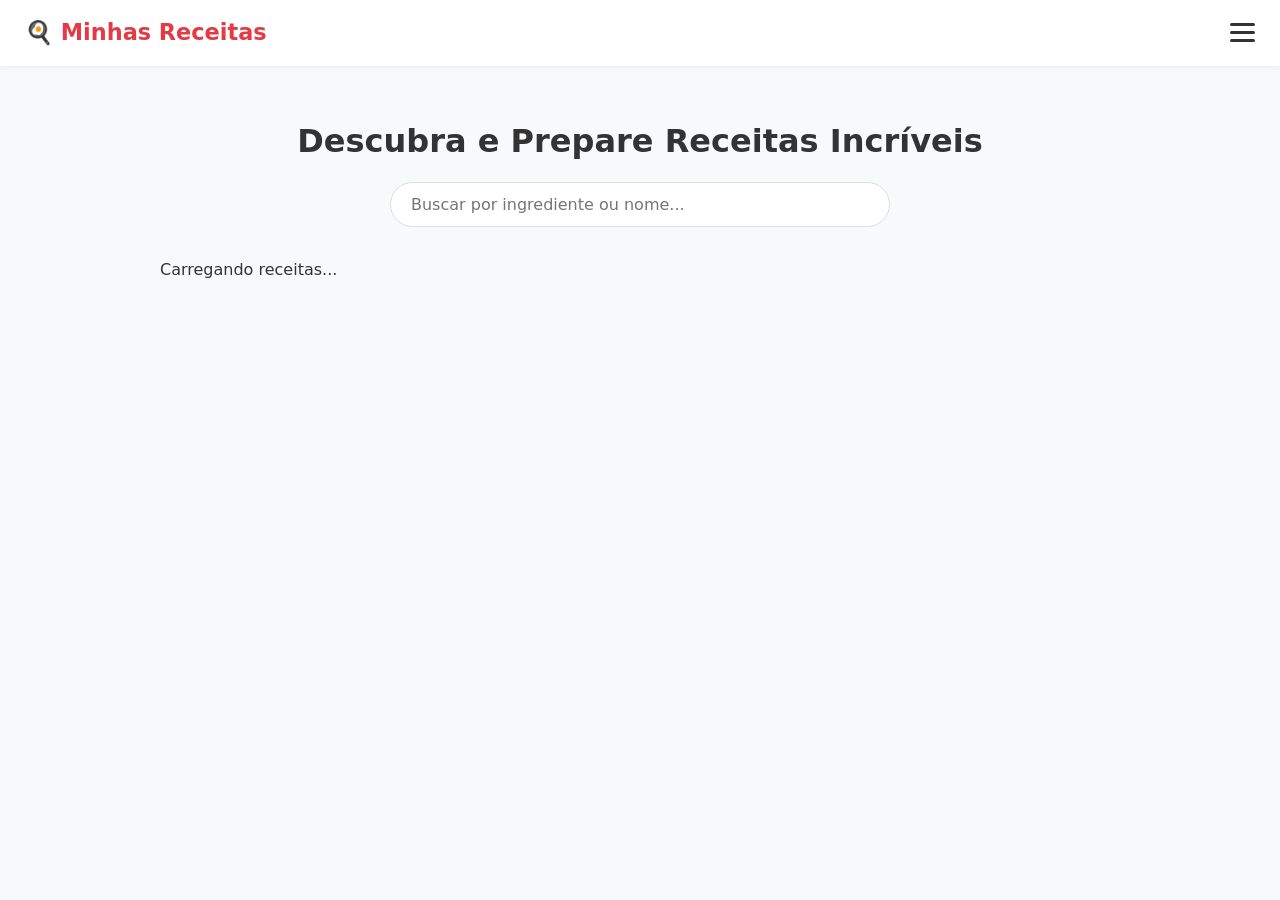
==== index.html @ 07bcaee0 "Update index.html" ====
<!DOCTYPE html>
<html lang="pt-BR">
<head>
  <meta charset="UTF-8">
  <meta name="viewport" content="width=device-width, initial-scale=1.0">
  <title>Minhas Receitas</title>
  <link rel="stylesheet" href="style.css">
</head>
<body>

  <!-- CABEÇALHO -->
  <header class="navbar">
    <div class="logo">
      <a href="index.html">🍳 Minhas Receitas</a>
    </div>

    <!-- Botão Hambúrguer -->
    <button class="hamburger-btn" id="hamburgerBtn" aria-label="Abrir Menu">
      <span></span>
      <span></span>
      <span></span>
    </button>

    <!-- Menu Lateral / Dropdown -->
    <nav class="nav-menu" id="navMenu">
      <h3>Categorias</h3>
      <ul>
        <li><a href="#" onclick="filtrarCategoria('todas')">Todas</a></li>
        <li><a href="#" onclick="filtrarCategoria('Doces')">Doces</a></li>
        <li><a href="#" onclick="filtrarCategoria('Salgados')">Salgados</a></li>
        <li><a href="#" onclick="filtrarCategoria('Bebidas')">Bebidas</a></li>
        <li><a href="#" onclick="filtrarCategoria('Lanches')">Lanches</a></li>
      </ul>
      <hr>
      <ul>
        <li><a href="sobre.html">Sobre o Site</a></li>
      </ul>
    </nav>
  </header>

  <!-- BUSCA E MENSAGEM DE BOAS-VINDAS -->
  <main class="container">
    <section class="hero">
      <h1>Descubra e Prepare Receitas Incríveis</h1>
      <input type="text" id="searchInput" placeholder="Buscar por ingrediente ou nome..." oninput="filtrarBusca()">
    </section>

    <!-- LISTA DE RECEITAS -->
    <section id="receitasGrid" class="grid-receitas">
      <!-- Cards renderizados via JS -->
    </section>
  </main>

  <script>
    // Lista de arquivos de receita presentes na pasta /receitas/
    const arquivosReceitas = ['bolo-de-cenoura.json','torta-trufada-de-chocolate-sem-forno.json','ninho-trufado.json']; 
    let receitasCache = [];

    // Carregar receitas
    async function carregarReceitas() {
      const grid = document.getElementById('receitasGrid');
      grid.innerHTML = '<p>Carregando receitas...</p>';

      receitasCache = await Promise.all(arquivosReceitas.map(file => 
        fetch(`receitas/${file}`).then(res => res.json())
      ));

      exibirReceitas(receitasCache);
    }

    function exibirReceitas(lista) {
      const grid = document.getElementById('receitasGrid');
      grid.innerHTML = '';

      if (lista.length === 0) {
        grid.innerHTML = '<p>Nenhuma receita encontrada.</p>';
        return;
      }

      lista.forEach(rec => {
        const card = document.createElement('div');
        card.className = 'card';
        card.innerHTML = `
          <img src="${rec.imagem}" alt="${rec.titulo}">
          <div class="card-content">
            <span class="badge">${rec.categoria}</span>
            <h3>${rec.titulo}</h3>
            <p>${rec.descricao}</p>
            <a href="receita.html?id=${rec.id}" class="btn">Ver Receita</a>
          </div>
        `;
        grid.appendChild(card);
      });
    }

    function filtrarBusca() {
      const termo = document.getElementById('searchInput').value.toLowerCase();
      const filtradas = receitasCache.filter(r => 
        r.titulo.toLowerCase().includes(termo) || 
        r.ingredientes.some(ing => ing.toLowerCase().includes(termo))
      );
      exibirReceitas(filtradas);
    }

    function filtrarCategoria(categoria) {
      document.getElementById('navMenu').classList.remove('active');
      if (categoria === 'todas') {
        exibirReceitas(receitasCache);
      } else {
        const filtradas = receitasCache.filter(r => r.categoria.toLowerCase() === categoria.toLowerCase());
        exibirReceitas(filtradas);
      }
    }

    // Controle do Menu Hambúrguer
    document.getElementById('hamburgerBtn').addEventListener('click', () => {
      document.getElementById('navMenu').classList.toggle('active');
    });

    carregarReceitas();
  </script>
</body>
</html>
---- style.css ----
* {
  box-sizing: border-box;
  margin: 0;
  padding: 0;
  font-family: system-ui, -apple-system, BlinkMacSystemFont, 'Segoe UI', Roboto, sans-serif;
}

body {
  background-color: #f8f9fa;
  color: #333;
  line-height: 1.6;
}

.container {
  max-width: 1000px;
  margin: 0 auto;
  padding: 20px;
}

/* NAVBAR & HAMBURGER */
.navbar {
  display: flex;
  justify-content: space-between;
  align-items: center;
  background: #ffffff;
  padding: 15px 25px;
  box-shadow: 0 2px 5px rgba(0,0,0,0.05);
  position: relative;
}

.logo a {
  font-size: 1.4rem;
  font-weight: bold;
  text-decoration: none;
  color: #e63946;
}

.hamburger-btn {
  background: none;
  border: none;
  cursor: pointer;
  display: flex;
  flex-direction: column;
  gap: 5px;
}

.hamburger-btn span {
  width: 25px;
  height: 3px;
  background-color: #333;
  border-radius: 2px;
}

.nav-menu {
  display: none;
  position: absolute;
  top: 100%;
  right: 20px;
  background: white;
  width: 220px;
  box-shadow: 0 4px 12px rgba(0,0,0,0.15);
  border-radius: 8px;
  padding: 15px;
  z-index: 100;
}

.nav-menu.active {
  display: block;
}

.nav-menu h3 {
  font-size: 0.9rem;
  color: #888;
  margin-bottom: 10px;
  text-transform: uppercase;
}

.nav-menu ul {
  list-style: none;
}

.nav-menu ul li a {
  display: block;
  padding: 8px 0;
  color: #333;
  text-decoration: none;
}

.nav-menu ul li a:hover {
  color: #e63946;
}

/* HERO & BUSCA */
.hero {
  text-align: center;
  margin: 30px 0;
}

.hero h1 {
  margin-bottom: 15px;
  font-size: 2rem;
}

#searchInput {
  width: 100%;
  max-width: 500px;
  padding: 12px 20px;
  font-size: 1rem;
  border: 1px solid #ddd;
  border-radius: 25px;
  outline: none;
}

/* GRID & CARDS */
.grid-receitas {
  display: grid;
  grid-template-columns: repeat(auto-fill, minmax(280px, 1fr));
  gap: 20px;
}

.card {
  background: white;
  border-radius: 12px;
  overflow: hidden;
  box-shadow: 0 4px 8px rgba(0,0,0,0.05);
  transition: transform 0.2s;
}

.card:hover {
  transform: translateY(-4px);
}

.card img {
  width: 100%;
  height: 180px;
  object-fit: cover;
}

.card-content {
  padding: 15px;
}

.badge {
  background: #ffe3e3;
  color: #e63946;
  padding: 3px 8px;
  font-size: 0.8rem;
  border-radius: 4px;
  font-weight: bold;
}

.card h3 {
  margin: 10px 0 5px;
}

.card p {
  color: #666;
  font-size: 0.9rem;
  margin-bottom: 15px;
}

.btn {
  display: inline-block;
  background: #e63946;
  color: white;
  padding: 8px 16px;
  text-decoration: none;
  border-radius: 6px;
  font-size: 0.9rem;
}

.btn-back {
  text-decoration: none;
  color: #333;
  font-weight: bold;
}

/* PÁGINA DA RECEITA */
.receita-detalhe {
  background: white;
  padding: 30px;
  border-radius: 12px;
}

.meta-info {
  margin: 15px 0;
  color: #666;
}

.img-destaque {
  width: 100%;
  max-height: 400px;
  object-fit: cover;
  border-radius: 8px;
  margin: 15px 0;
}

.secao-receita {
  margin-top: 25px;
}

.secao-receita h2 {
  margin-bottom: 10px;
  border-bottom: 2px solid #eee;
  padding-bottom: 5px;
}

.secao-receita ul, .secao-receita ol {
  padding-left: 20px;
}

.secao-receita li {
  margin-bottom: 8px;
}

.sobre-box {
  background: white;
  padding: 30px;
  border-radius: 12px;
}
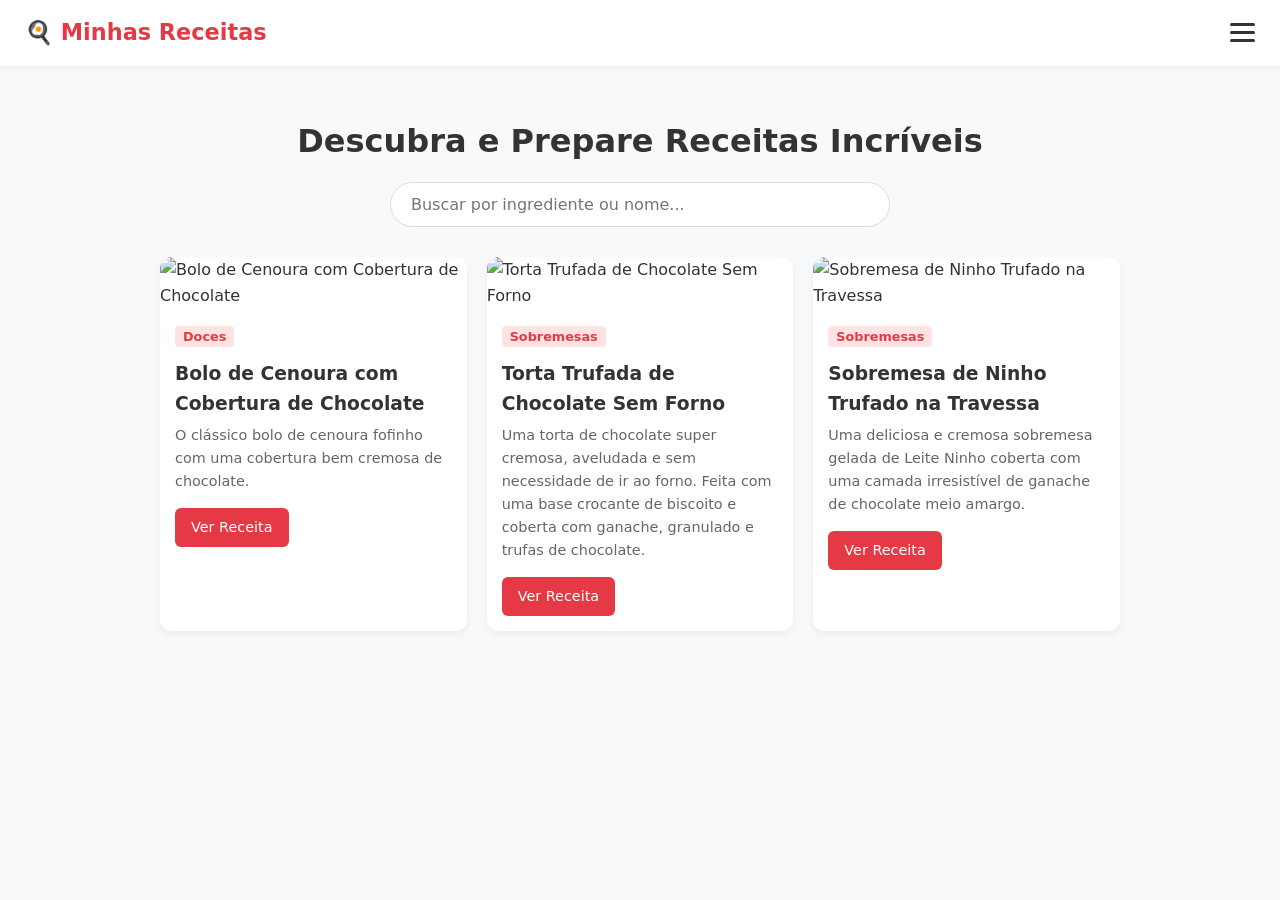
==== commit 381bab0a: "Update index.html" ====
--- a/index.html
+++ b/index.html
@@ -30,6 +30,7 @@
         <li><a href="#" onclick="filtrarCategoria('Salgados')">Salgados</a></li>
         <li><a href="#" onclick="filtrarCategoria('Bebidas')">Bebidas</a></li>
         <li><a href="#" onclick="filtrarCategoria('Lanches')">Lanches</a></li>
+        <li><a href="#" onclick="filtrarCategoria('Lanches')">Sobremesas</a></li>
       </ul>
       <hr>
       <ul>
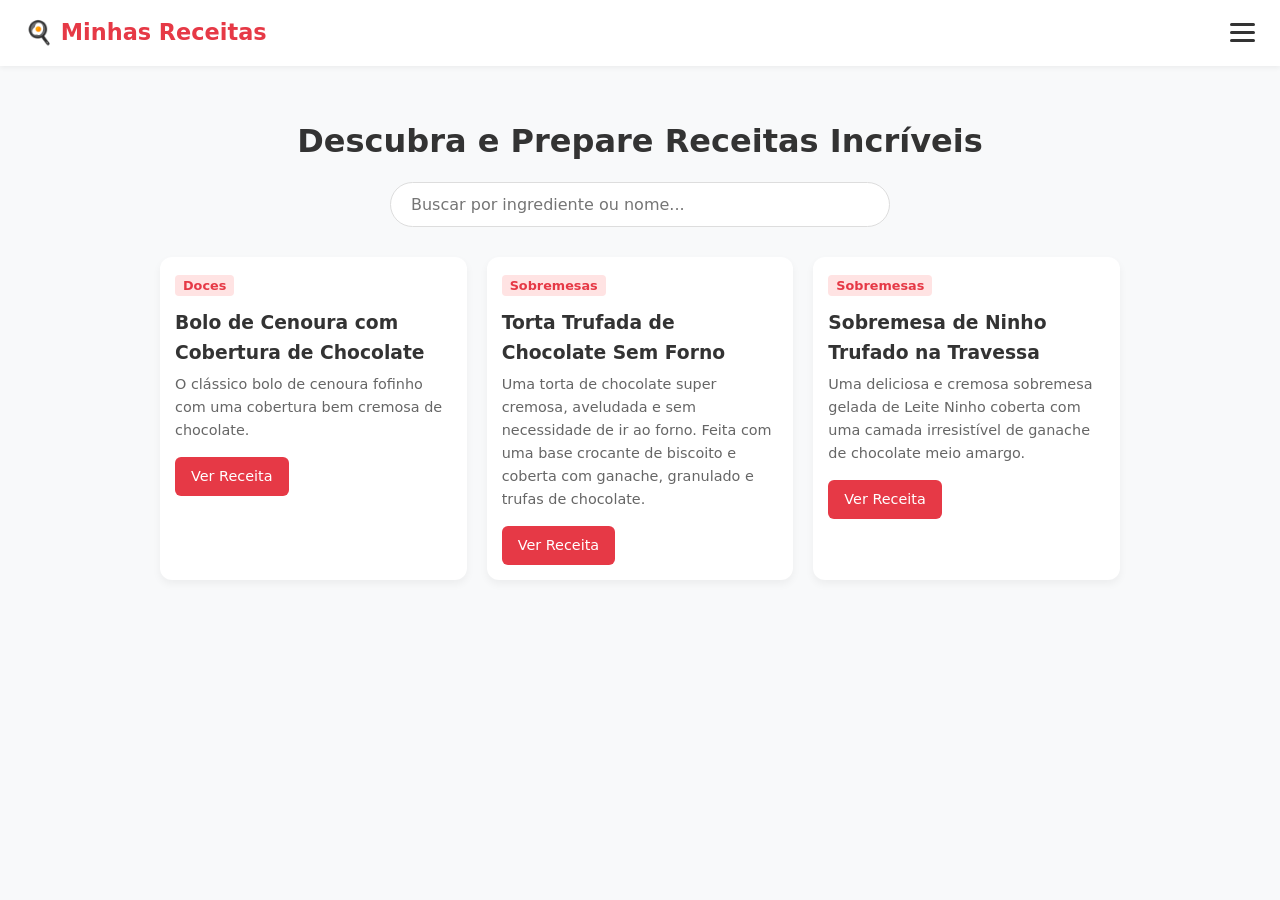
==== commit fbd4ae2d: "Update index.html" ====
--- a/index.html
+++ b/index.html
@@ -30,7 +30,7 @@
         <li><a href="#" onclick="filtrarCategoria('Salgados')">Salgados</a></li>
         <li><a href="#" onclick="filtrarCategoria('Bebidas')">Bebidas</a></li>
         <li><a href="#" onclick="filtrarCategoria('Lanches')">Lanches</a></li>
-        <li><a href="#" onclick="filtrarCategoria('Lanches')">Sobremesas</a></li>
+        <li><a href="#" onclick="filtrarCategoria('Sobremesas')">Sobremesas</a></li>
       </ul>
       <hr>
       <ul>
@@ -82,7 +82,7 @@
         const card = document.createElement('div');
         card.className = 'card';
         card.innerHTML = `
-          <img src="${rec.imagem}" alt="${rec.titulo}">
+          <img src="${rec.imagem}" alt="${rec.titulo}" onerror="this.style.display='none';">
           <div class="card-content">
             <span class="badge">${rec.categoria}</span>
             <h3>${rec.titulo}</h3>
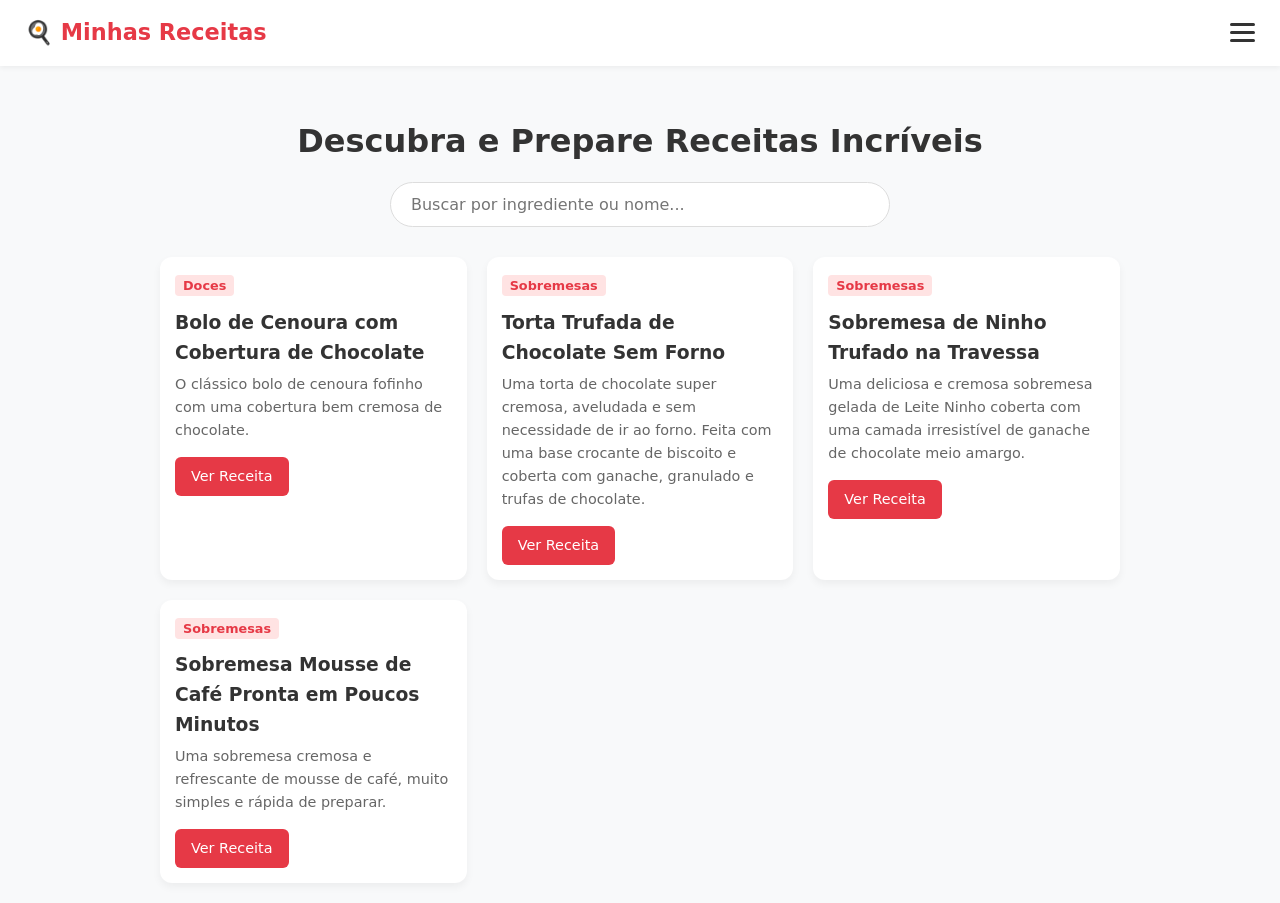
==== commit 3054601a: "Update index.html" ====
--- a/index.html
+++ b/index.html
@@ -54,7 +54,7 @@
 
   <script>
     // Lista de arquivos de receita presentes na pasta /receitas/
-    const arquivosReceitas = ['bolo-de-cenoura.json','torta-trufada-de-chocolate-sem-forno.json','ninho-trufado.json']; 
+    const arquivosReceitas = ['bolo-de-cenoura.json','torta-trufada-de-chocolate-sem-forno.json','ninho-trufado.json','mousse-de-cafe.json']; 
     let receitasCache = [];
 
     // Carregar receitas
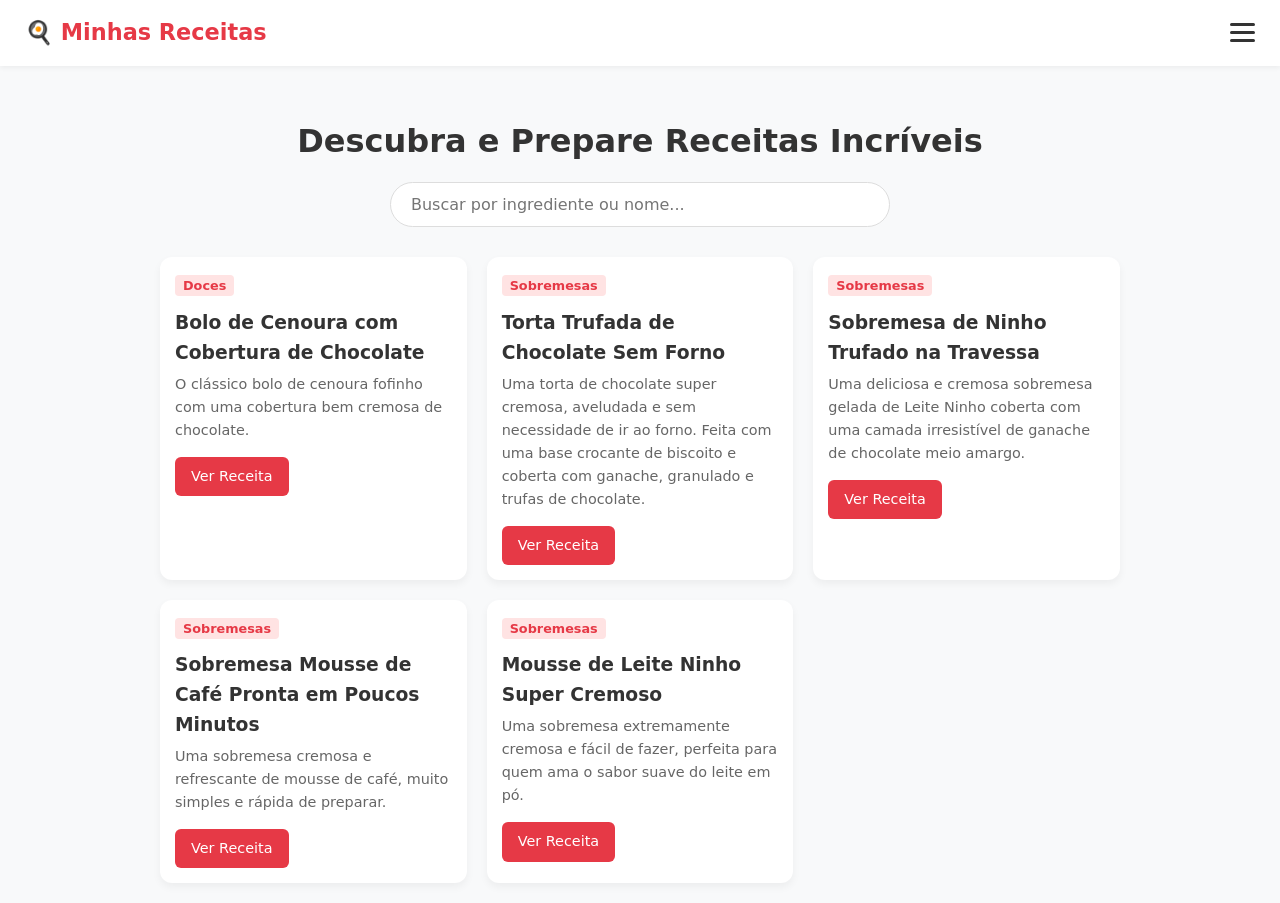
==== commit ebac118f: "Update index.html" ====
--- a/index.html
+++ b/index.html
@@ -54,7 +54,7 @@
 
   <script>
     // Lista de arquivos de receita presentes na pasta /receitas/
-    const arquivosReceitas = ['bolo-de-cenoura.json','torta-trufada-de-chocolate-sem-forno.json','ninho-trufado.json','mousse-de-cafe.json']; 
+    const arquivosReceitas = ['bolo-de-cenoura.json','torta-trufada-de-chocolate-sem-forno.json','ninho-trufado.json','mousse-de-cafe.json', 'mousse-de-leite-ninho.json']; 
     let receitasCache = [];
 
     // Carregar receitas
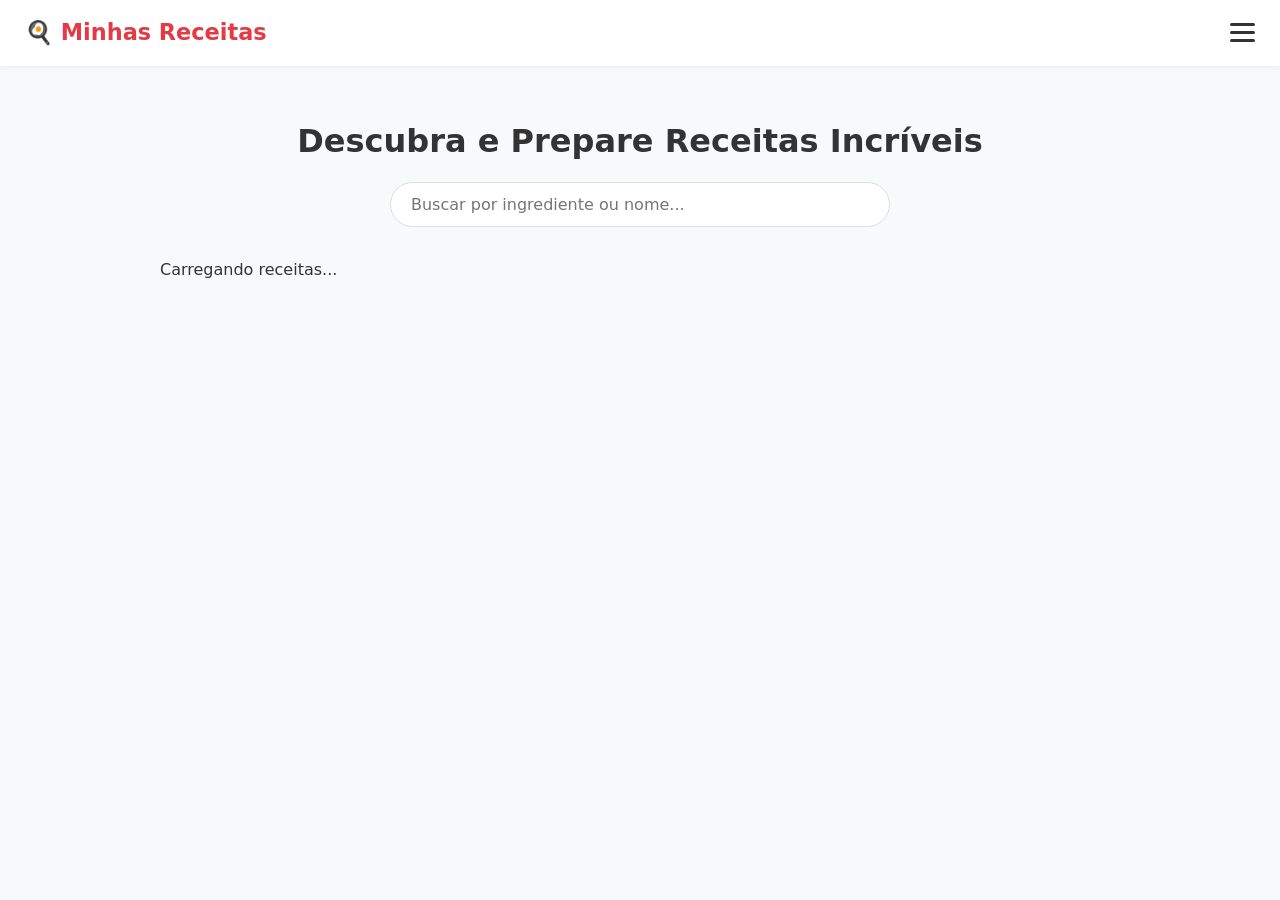
==== commit 50ce53c2: "Update index.html" ====
--- a/index.html
+++ b/index.html
@@ -54,7 +54,7 @@
 
   <script>
     // Lista de arquivos de receita presentes na pasta /receitas/
-    const arquivosReceitas = ['bolo-de-cenoura.json','torta-trufada-de-chocolate-sem-forno.json','ninho-trufado.json','mousse-de-cafe.json', 'mousse-de-leite-ninho.json']; 
+    const arquivosReceitas = ['bolo-de-cenoura.json','torta-trufada-de-chocolate-sem-forno.json','ninho-trufado.json','mousse-de-cafe.json', 'mousse-de-leite-ninho.json','arroz-de-preguicoso.json']; 
     let receitasCache = [];
 
     // Carregar receitas
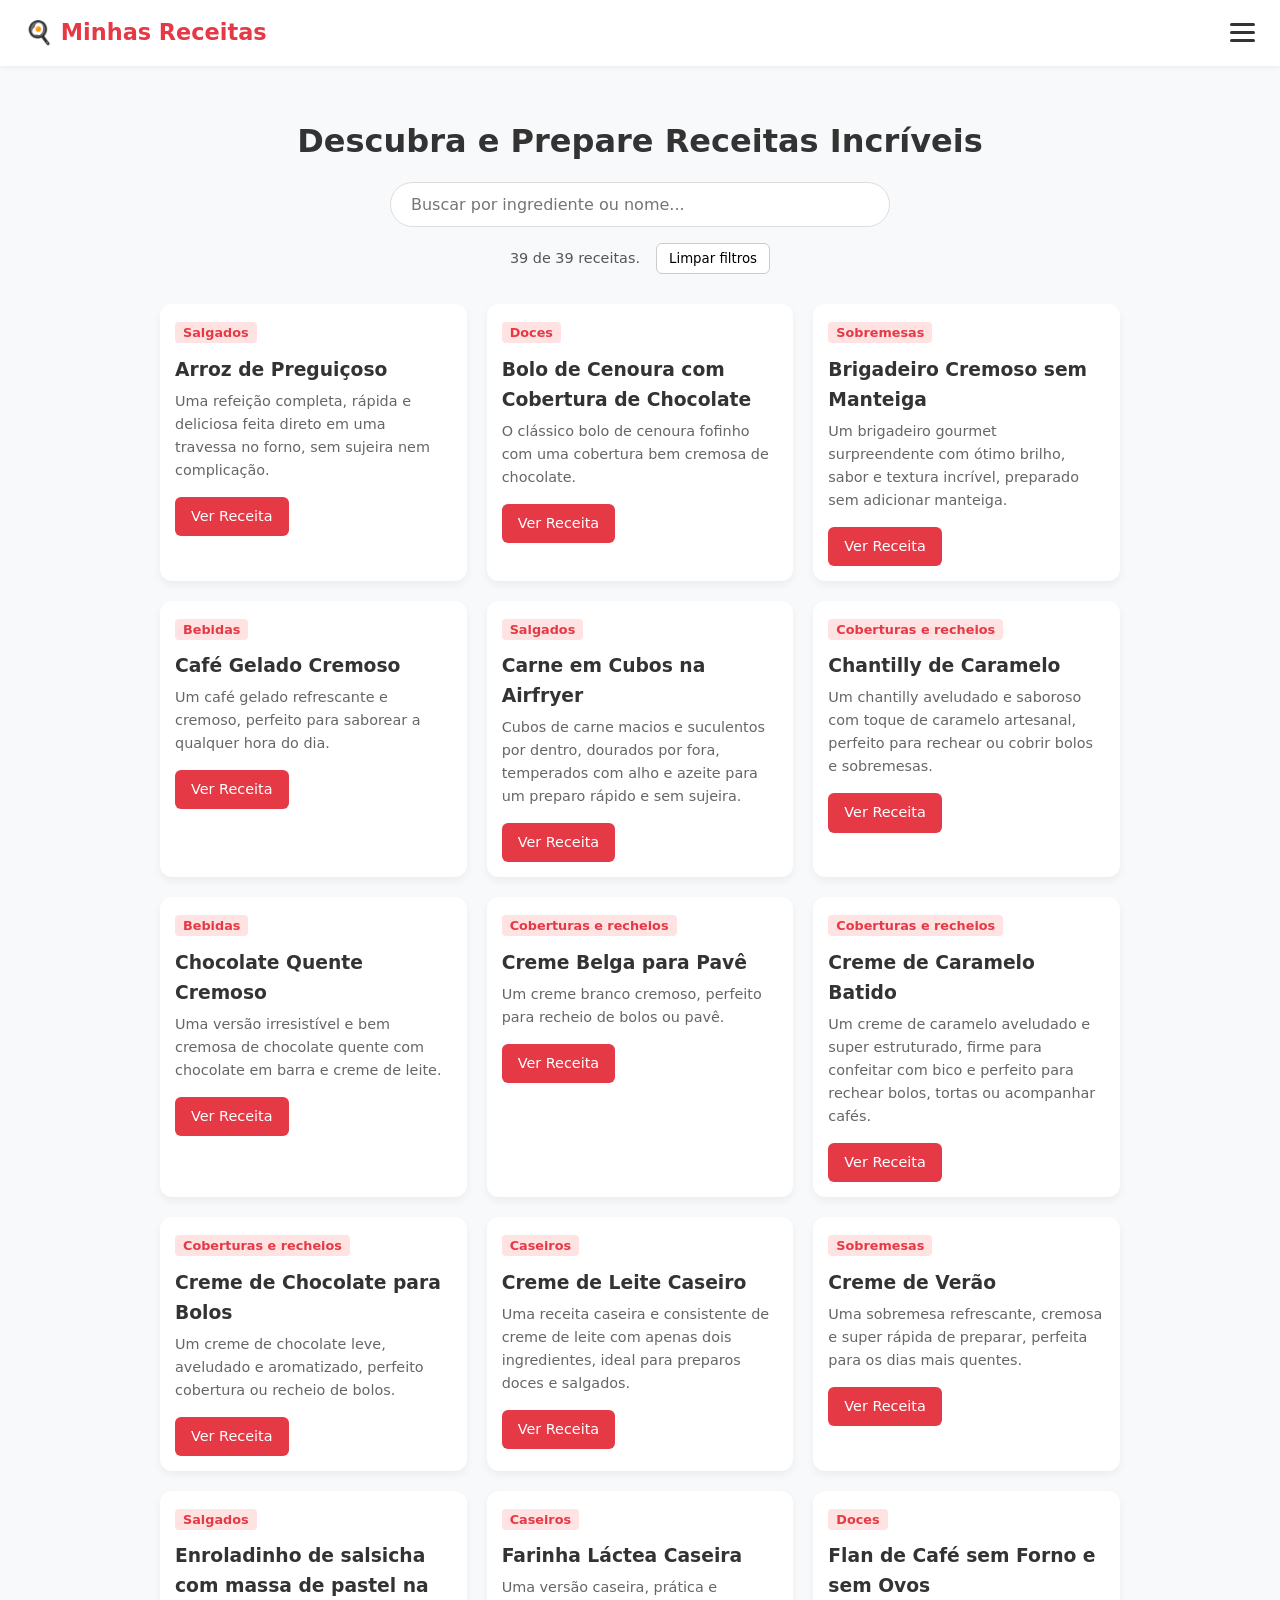
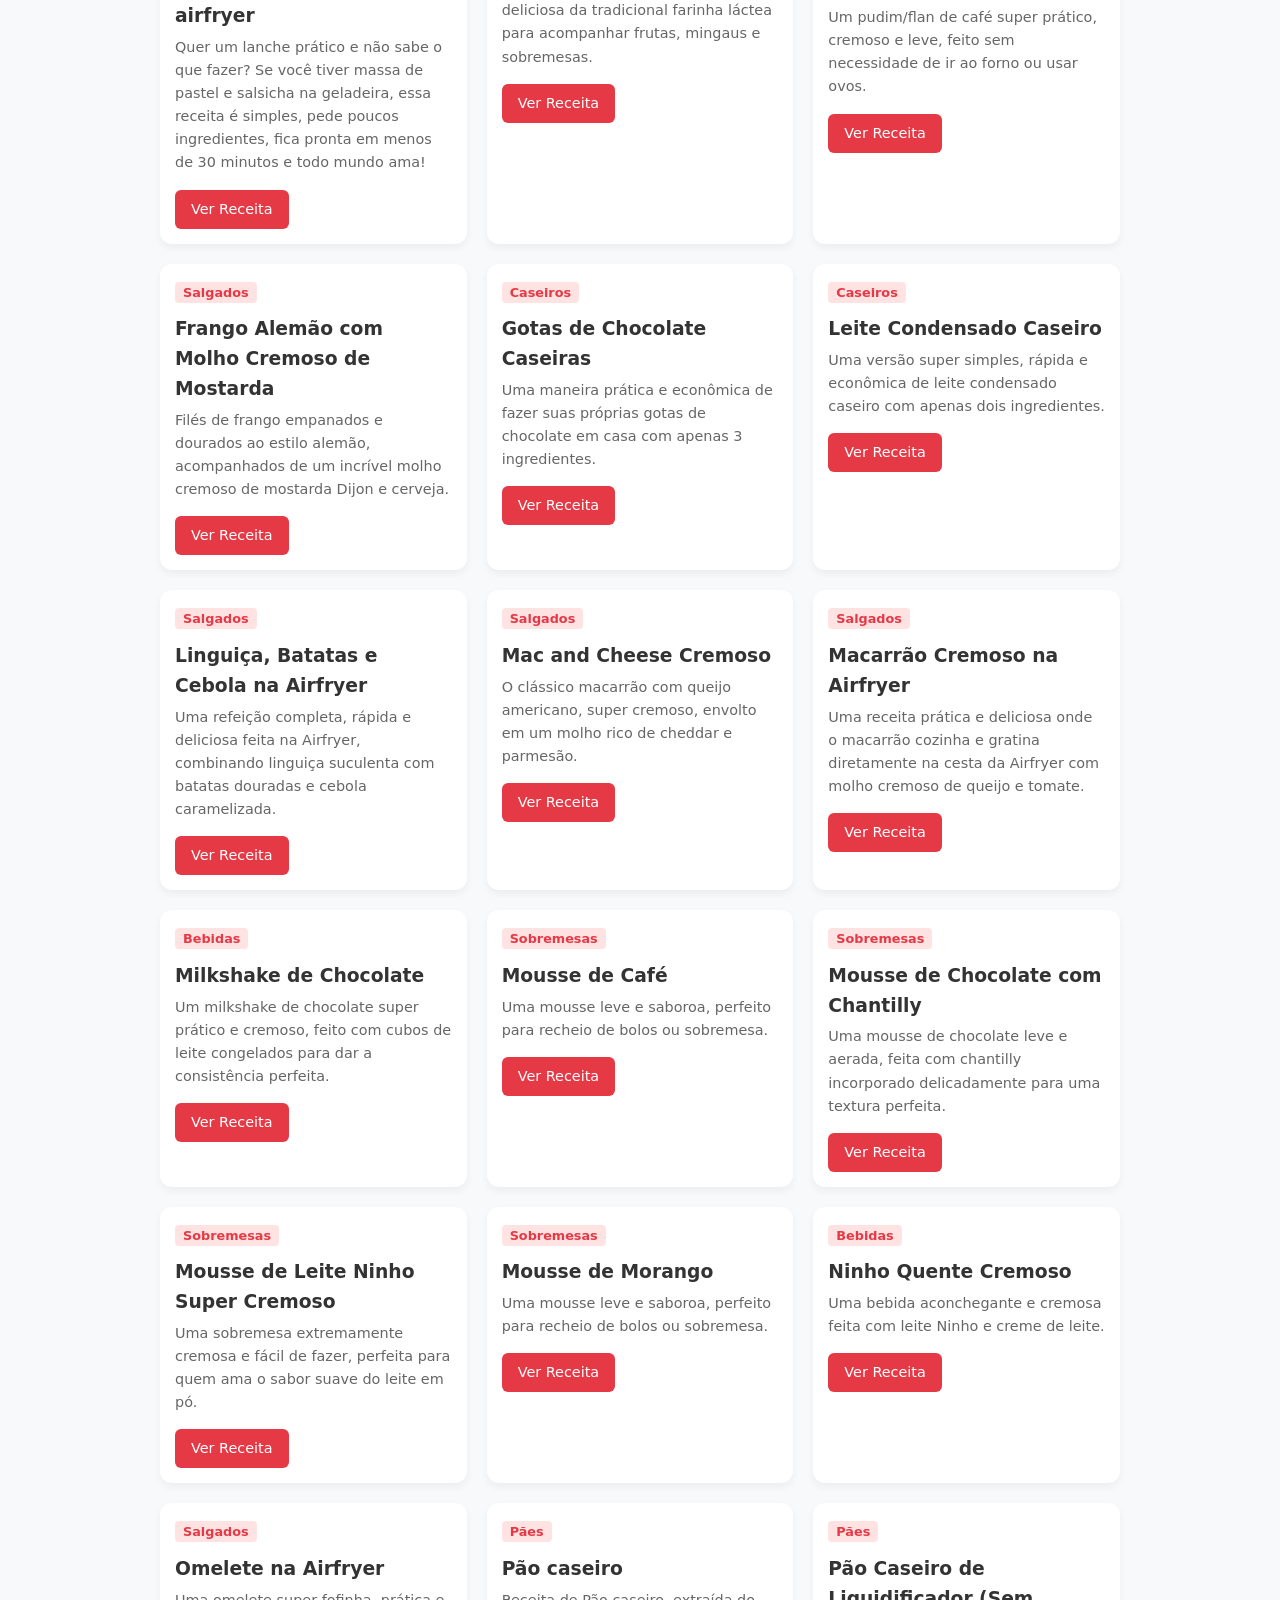
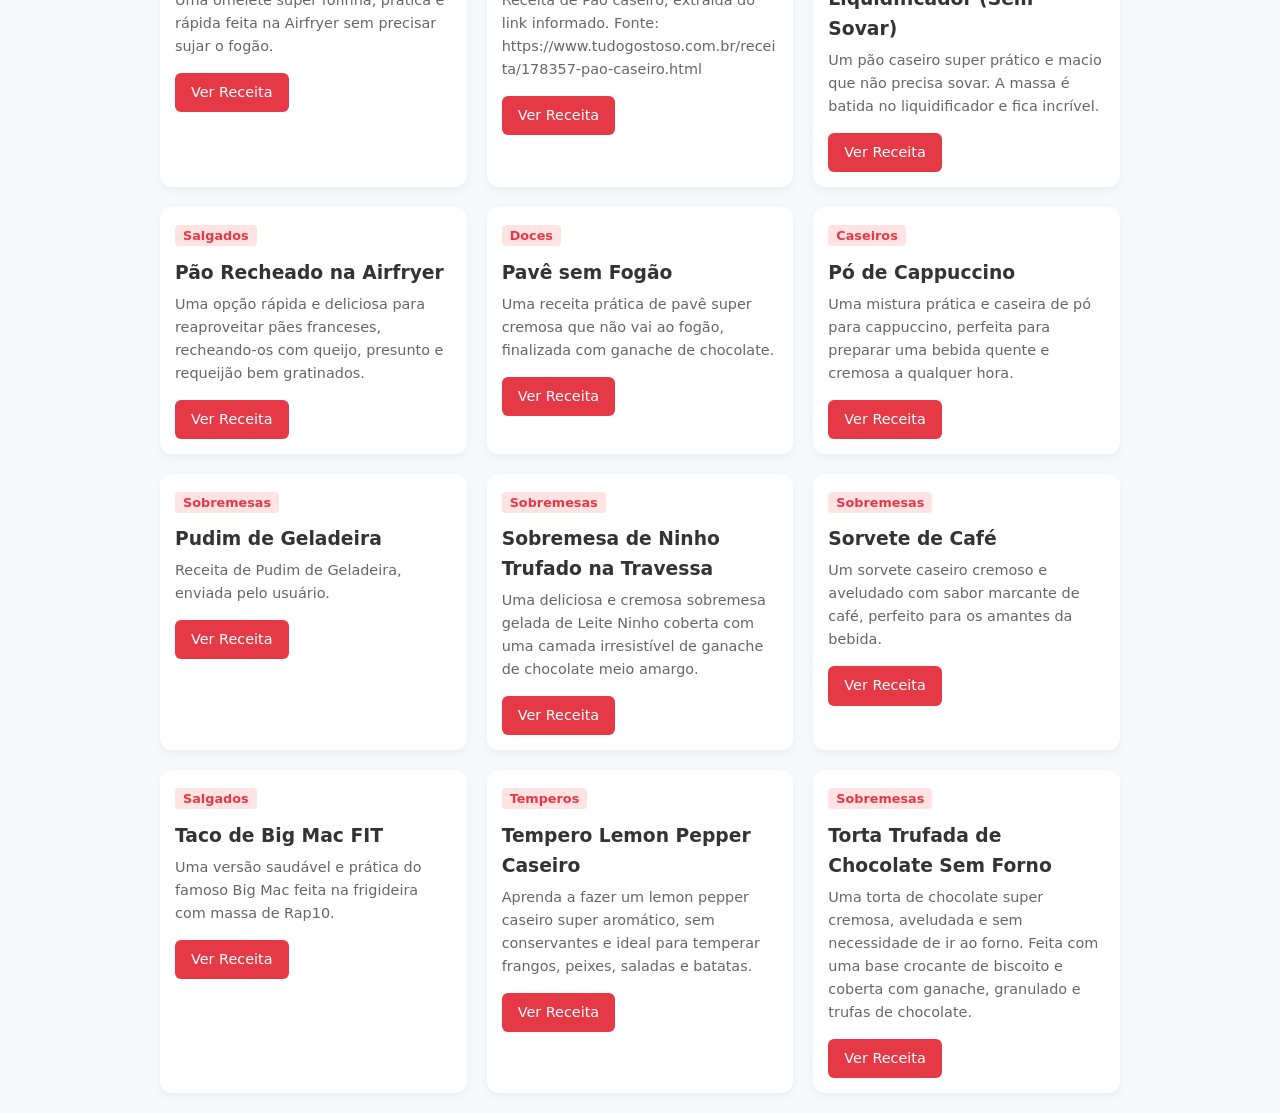
==== commit a0b63574: "Atualiza o site de receitas da ALITA" ====
--- a/index.html
+++ b/index.html
@@ -1,124 +1,4 @@
-<!DOCTYPE html>
-<html lang="pt-BR">
-<head>
-  <meta charset="UTF-8">
-  <meta name="viewport" content="width=device-width, initial-scale=1.0">
-  <title>Minhas Receitas</title>
-  <link rel="stylesheet" href="style.css">
-</head>
-<body>
-
-  <!-- CABEÇALHO -->
-  <header class="navbar">
-    <div class="logo">
-      <a href="index.html">🍳 Minhas Receitas</a>
-    </div>
-
-    <!-- Botão Hambúrguer -->
-    <button class="hamburger-btn" id="hamburgerBtn" aria-label="Abrir Menu">
-      <span></span>
-      <span></span>
-      <span></span>
-    </button>
-
-    <!-- Menu Lateral / Dropdown -->
-    <nav class="nav-menu" id="navMenu">
-      <h3>Categorias</h3>
-      <ul>
-        <li><a href="#" onclick="filtrarCategoria('todas')">Todas</a></li>
-        <li><a href="#" onclick="filtrarCategoria('Doces')">Doces</a></li>
-        <li><a href="#" onclick="filtrarCategoria('Salgados')">Salgados</a></li>
-        <li><a href="#" onclick="filtrarCategoria('Bebidas')">Bebidas</a></li>
-        <li><a href="#" onclick="filtrarCategoria('Lanches')">Lanches</a></li>
-        <li><a href="#" onclick="filtrarCategoria('Sobremesas')">Sobremesas</a></li>
-      </ul>
-      <hr>
-      <ul>
-        <li><a href="sobre.html">Sobre o Site</a></li>
-      </ul>
-    </nav>
-  </header>
-
-  <!-- BUSCA E MENSAGEM DE BOAS-VINDAS -->
-  <main class="container">
-    <section class="hero">
-      <h1>Descubra e Prepare Receitas Incríveis</h1>
-      <input type="text" id="searchInput" placeholder="Buscar por ingrediente ou nome..." oninput="filtrarBusca()">
-    </section>
-
-    <!-- LISTA DE RECEITAS -->
-    <section id="receitasGrid" class="grid-receitas">
-      <!-- Cards renderizados via JS -->
-    </section>
-  </main>
-
-  <script>
-    // Lista de arquivos de receita presentes na pasta /receitas/
-    const arquivosReceitas = ['bolo-de-cenoura.json','torta-trufada-de-chocolate-sem-forno.json','ninho-trufado.json','mousse-de-cafe.json', 'mousse-de-leite-ninho.json','arroz-de-preguicoso.json']; 
-    let receitasCache = [];
-
-    // Carregar receitas
-    async function carregarReceitas() {
-      const grid = document.getElementById('receitasGrid');
-      grid.innerHTML = '<p>Carregando receitas...</p>';
-
-      receitasCache = await Promise.all(arquivosReceitas.map(file => 
-        fetch(`receitas/${file}`).then(res => res.json())
-      ));
-
-      exibirReceitas(receitasCache);
-    }
-
-    function exibirReceitas(lista) {
-      const grid = document.getElementById('receitasGrid');
-      grid.innerHTML = '';
-
-      if (lista.length === 0) {
-        grid.innerHTML = '<p>Nenhuma receita encontrada.</p>';
-        return;
-      }
-
-      lista.forEach(rec => {
-        const card = document.createElement('div');
-        card.className = 'card';
-        card.innerHTML = `
-          <img src="${rec.imagem}" alt="${rec.titulo}" onerror="this.style.display='none';">
-          <div class="card-content">
-            <span class="badge">${rec.categoria}</span>
-            <h3>${rec.titulo}</h3>
-            <p>${rec.descricao}</p>
-            <a href="receita.html?id=${rec.id}" class="btn">Ver Receita</a>
-          </div>
-        `;
-        grid.appendChild(card);
-      });
-    }
-
-    function filtrarBusca() {
-      const termo = document.getElementById('searchInput').value.toLowerCase();
-      const filtradas = receitasCache.filter(r => 
-        r.titulo.toLowerCase().includes(termo) || 
-        r.ingredientes.some(ing => ing.toLowerCase().includes(termo))
-      );
-      exibirReceitas(filtradas);
-    }
-
-    function filtrarCategoria(categoria) {
-      document.getElementById('navMenu').classList.remove('active');
-      if (categoria === 'todas') {
-        exibirReceitas(receitasCache);
-      } else {
-        const filtradas = receitasCache.filter(r => r.categoria.toLowerCase() === categoria.toLowerCase());
-        exibirReceitas(filtradas);
-      }
-    }
-
-    // Controle do Menu Hambúrguer
-    document.getElementById('hamburgerBtn').addEventListener('click', () => {
-      document.getElementById('navMenu').classList.toggle('active');
-    });
-
-    carregarReceitas();
-  </script>
-</body>
-</html>
+<!doctype html>
+<html lang="pt-BR"><head><meta charset="utf-8"><meta name="viewport" content="width=device-width,initial-scale=1"><title>Minhas Receitas</title><link rel="stylesheet" href="style.css"><script src="receitas.js?v=remote-1" defer></script><script src="catalogo.js?v=remote-1" defer></script></head>
+<body><header class="navbar"><div class="logo"><a href="index.html">🍳 Minhas Receitas</a></div><button class="hamburger-btn" id="hamburgerBtn" aria-label="Abrir categorias" aria-expanded="false" aria-controls="navMenu"><span></span><span></span><span></span></button><nav class="nav-menu" id="navMenu"><h3>Categorias</h3><ul id="categorias"></ul><hr><ul><li><a href="sobre.html">Sobre o Site</a></li></ul></nav></header>
+<main class="container"><section class="hero"><h1>Descubra e Prepare Receitas Incríveis</h1><label class="sr-only" for="searchInput">Buscar por ingrediente ou nome</label><input type="search" id="searchInput" placeholder="Buscar por ingrediente ou nome..."><div class="filtros"><p id="catalogoStatus" role="status">Carregando catálogo…</p><button id="limparFiltros" type="button">Limpar filtros</button></div></section><p id="catalogoAviso" class="aviso" role="status" hidden></p><section id="receitasGrid" class="grid-receitas" aria-label="Receitas"><p>Carregando receitas…</p></section></main></body></html>
--- a/style.css
+++ b/style.css
@@ -217,4 +217,25 @@
   background: white;
   padding: 30px;
   border-radius: 12px;
-}+}
+/* Catalogo dinamico e acessibilidade */
+.nav-menu button{display:block;width:100%;padding:8px 0;border:0;background:none;color:#333;font:inherit;text-align:left;cursor:pointer}
+.nav-menu button:hover,.nav-menu button[aria-pressed="true"]{color:#b51d2a;font-weight:600}
+.filtros{display:flex;align-items:center;justify-content:center;gap:16px;flex-wrap:wrap;margin-top:16px;color:#555;font-size:.9rem}
+.filtros button{background:white;border:1px solid #ccc;border-radius:6px;padding:7px 12px;cursor:pointer}
+.aviso{background:#fff4d6;border:1px solid #dfc16a;border-radius:8px;padding:12px;margin-bottom:20px;overflow-wrap:anywhere}
+.card-content,.receita-detalhe{overflow-wrap:anywhere}.grid-receitas{grid-template-columns:repeat(auto-fill,minmax(min(100%,280px),1fr))}
+button:focus-visible,a:focus-visible,input:focus-visible{outline:3px solid #b51d2a;outline-offset:3px}
+.sr-only{position:absolute;width:1px;height:1px;padding:0;overflow:hidden;clip:rect(0,0,0,0);white-space:nowrap}
+@media(max-width:500px){.navbar{padding:14px 16px}.logo a{font-size:1.15rem}.hero h1{font-size:1.5rem}.receita-detalhe{padding:18px}.container{padding:16px}.btn-back{font-size:.9rem}}
+/* Compartilhamento da receita completa */
+.compartilhar-receita{margin:18px 0 24px;padding:18px;background:#fff5f4;border:1px solid #f4d5d2;border-radius:10px}
+.compartilhar-acoes{display:flex;gap:10px;flex-wrap:wrap}
+.compartilhar-acoes .btn{border:0;font:inherit;font-size:.9rem;cursor:pointer;min-height:44px;text-align:center}
+.compartilhar-whatsapp{background:#16733d}
+.compartilhar-secundario{background:#fff;color:#99303a;border:1px solid #d9a5aa!important}
+.compartilhar-nota,.compartilhar-status{font-size:.9rem;margin-top:10px;color:#555}
+.compartilhar-status:empty{display:none}
+.compartilhar-receita textarea{margin-top:12px;width:100%;padding:12px;border:1px solid #b7b7b7;border-radius:6px;font:inherit;font-size:.9rem;resize:vertical;background:white;color:#222;line-height:1.5}
+@media(max-width:500px){.compartilhar-receita{padding:12px}.compartilhar-acoes .btn{flex:1 1 140px}}
+@media print{.compartilhar-receita{display:none}}
